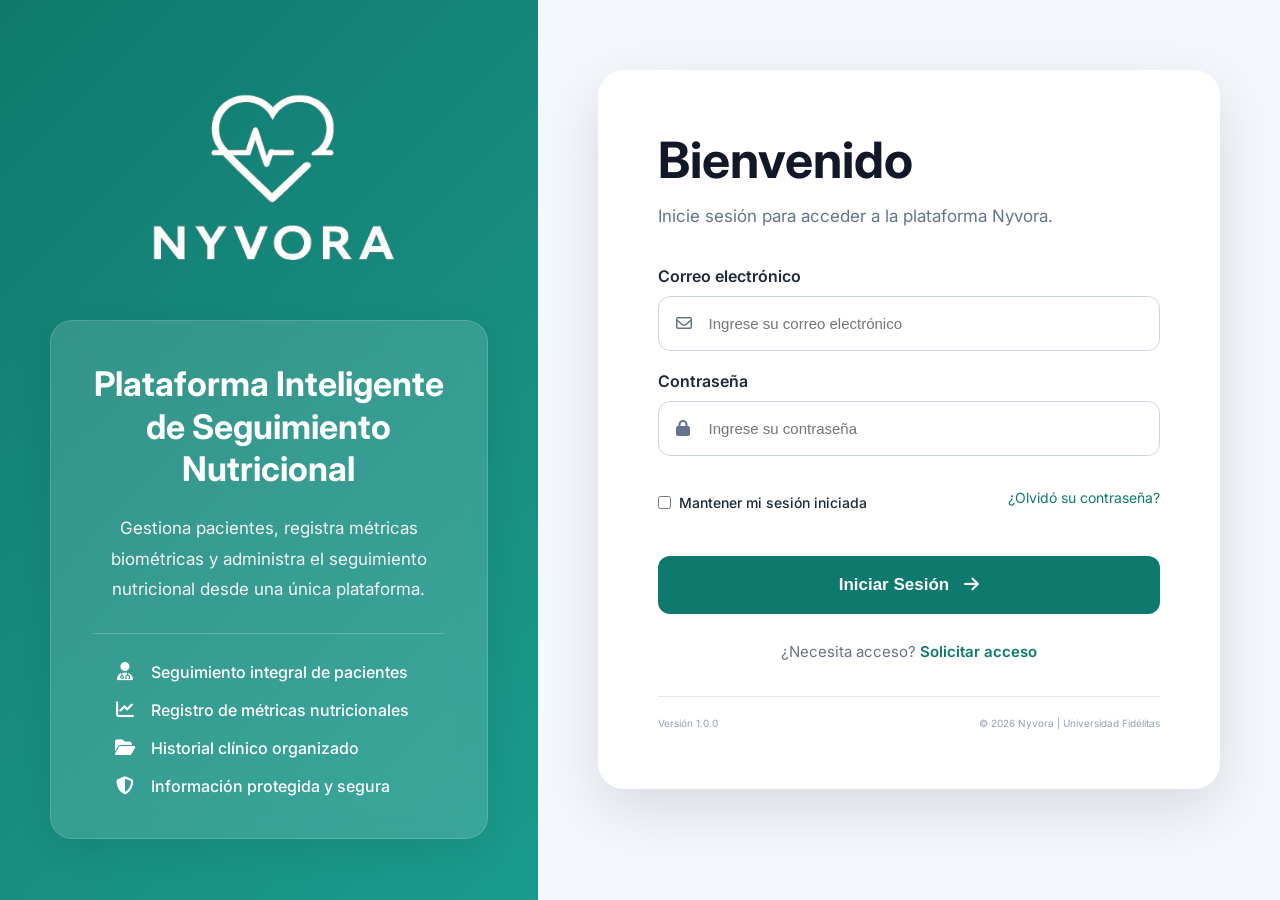
==== frontend/login.html @ f335c1a5 "feat: implement Nyvora branding and redesign login/dashboard UI - Reemplazo del branding de Espitale" ====
<!DOCTYPE html>
<html lang="es">

<head>

    <meta charset="UTF-8">

    <meta name="viewport" content="width=device-width, initial-scale=1.0">

    <title>Nyvora | Iniciar Sesión</title>

    <!-- Google Fonts -->
    <link rel="preconnect" href="https://fonts.googleapis.com">

    <link rel="preconnect" href="https://fonts.gstatic.com" crossorigin>

    <link href="https://fonts.googleapis.com/css2?family=Inter:wght@300;400;500;600;700&display=swap" rel="stylesheet">

    <!-- Font Awesome -->
    <link rel="stylesheet"
        href="https://cdnjs.cloudflare.com/ajax/libs/font-awesome/6.7.2/css/all.min.css">

    <link rel="stylesheet" href="css/login.css">

</head>

<body>

    <div class="container">

        <!-- Panel Izquierdo -->

        <div class="left-panel">

            <div class="branding">

                <img src="assets/logonyvora.png" alt="Nyvora">

                <div class="info-card">

                    <h2>
                        Plataforma Inteligente
                        <br>
                        de Seguimiento Nutricional
                    </h2>

                    <p>

                        Gestiona pacientes, registra métricas biométricas y
                        administra el seguimiento nutricional desde una única
                        plataforma.

                    </p>

                    <ul class="features">

                        <li>

                            <i class="fa-solid fa-user-doctor"></i>

                            Seguimiento integral de pacientes

                        </li>

                        <li>

                            <i class="fa-solid fa-chart-line"></i>

                            Registro de métricas nutricionales

                        </li>

                        <li>

                            <i class="fa-solid fa-folder-open"></i>

                            Historial clínico organizado

                        </li>

                        <li>

                            <i class="fa-solid fa-shield-halved"></i>

                            Información protegida y segura

                        </li>

                    </ul>

                </div>

            </div>

        </div>

        <!-- Panel Derecho -->

        <div class="right-panel">

            <div class="login-card">

                <h2>Bienvenido</h2>

                <p>

                    Inicie sesión para acceder a la plataforma Nyvora.

                </p>

                <form action="pages/dashboard.html" method="POST">

                    <label for="email">

                        Correo electrónico

                    </label>

                    <div class="input-group">

                        <i class="fa-regular fa-envelope"></i>

                        <input
                            type="email"
                            id="email"
                            name="email"
                            placeholder="Ingrese su correo electrónico"
                            required>

                    </div>

                    <label for="password">

                        Contraseña

                    </label>

                    <div class="input-group">

                        <i class="fa-solid fa-lock"></i>

                        <input
                            type="password"
                            id="password"
                            name="password"
                            placeholder="Ingrese su contraseña"
                            required>

                    </div>

                    <div class="login-options">

                        <label class="remember">

                            <input
                                type="checkbox"
                                name="remember">

                            Mantener mi sesión iniciada

                        </label>

                        <a href="#">

                            ¿Olvidó su contraseña?

                        </a>

                    </div>

                    <button type="submit">

                        Iniciar Sesión

                        <i class="fa-solid fa-arrow-right"></i>

                    </button>

                </form>

                <div class="register-link">

                    ¿Necesita acceso?

                    <a href="#">

                        Solicitar acceso

                    </a>

                </div>

                <div class="footer">

                    <small>

                        Versión 1.0.0

                    </small>

                    <small>

                        © 2026 Nyvora | Universidad Fidélitas

                    </small>

                </div>

            </div>

        </div>

    </div>

</body>

</html>
---- frontend/css/login.css ----
*{
    margin:0;
    padding:0;
    box-sizing:border-box;
}

body{

    font-family:'Inter',sans-serif;
    background:#F4F7FB;
    min-height:100vh;

}

.container{

    display:flex;
    min-height:100vh;

}

/*PANEL IZQUIERDO*/

.left-panel{

    width:42%;

    background:linear-gradient(
        135deg,
        #0E7A6E 0%,
        #16897C 45%,
        #1A9B8D 100%
    );

    display:flex;
    justify-content:center;
    align-items:center;

    padding:50px;

    color:#FFF;

}

.branding{

    width:100%;
    max-width:520px;

    display:flex;
    flex-direction:column;
    align-items:center;

    gap:28px;

}

/* Logo */

.branding img{

    width:290px;
    max-width:100%;

}

/* Tarjeta */

.info-card{

    width:100%;

    background:rgba(255,255,255,.14);

    backdrop-filter:blur(14px);

    border:1px solid rgba(255,255,255,.15);

    border-radius:22px;

    padding:42px;

    text-align:center;

    box-shadow:0 10px 35px rgba(0,0,0,.08);

}

.info-card h2{

    font-size:34px;

    line-height:1.25;

    margin-bottom:22px;

    font-weight:700;

}

.info-card p{

    font-size:17px;

    line-height:1.8;

    color:#F5F5F5;

    margin-bottom:28px;

    padding-bottom:28px;

    border-bottom:1px solid rgba(255,255,255,.20);

}

/* Características */

.features{

    list-style:none;

    display:flex;

    flex-direction:column;

    align-items:center;

    gap:18px;

}

.features li{

    width:310px;

    display:flex;

    align-items:center;

    gap:15px;

    font-size:16px;

    font-weight:500;

    text-align:left;

}

.features i{

    width:22px;

    min-width:22px;

    text-align:center;

    font-size:18px;

    color:white;

}

/*PANEL DERECHO*/

.right-panel{

    width:58%;

    display:flex;

    justify-content:center;

    align-items:flex-start;

    padding:70px 60px;

}

.login-card{

    width:680px;

    background:#FFF;

    padding:60px;

    border-radius:26px;

    box-shadow:0 20px 60px rgba(0,0,0,.12);

}

.login-card h2{

    font-size:50px;

    color:#111827;

    margin-bottom:12px;

}

.login-card p{

    color:#64748B;

    font-size:17px;

    line-height:1.7;

    margin-bottom:35px;

}

/* Labels */

label{

    display:block;

    margin-top:20px;

    margin-bottom:10px;

    color:#1F2937;

    font-weight:600;

}

/* Inputs */

.input-group{

    position:relative;

    margin-bottom:8px;

}

.input-group i{

    position:absolute;

    top:50%;

    left:18px;

    transform:translateY(-50%);

    color:#64748B;

    font-size:16px;

}

.input-group input{

    width:100%;

    padding:18px 18px 18px 50px;

    border:1px solid #CBD5E1;

    border-radius:12px;

    font-size:15px;

    transition:.30s;

}

.input-group input:focus{

    outline:none;

    border-color:#0E7A6E;

    box-shadow:0 0 0 4px rgba(14,122,110,.12);

}

/* Opciones */

.login-options{

    display:flex;

    justify-content:space-between;

    align-items:center;

    margin-top:18px;

    margin-bottom:10px;

    font-size:14px;

}

.remember{

    display:flex;

    align-items:center;

    gap:8px;

    font-weight:500;

}

.remember input{

    width:auto;

}

.login-options a{

    color:#0E7A6E;

    text-decoration:none;

    transition:.3s;

}

.login-options a:hover{

    text-decoration:underline;

}

/* Botón */

button{

    width:100%;

    margin-top:25px;

    padding:19px;

    border:none;

    border-radius:12px;

    background:#0E7A6E;

    color:white;

    font-size:17px;

    font-weight:600;

    cursor:pointer;

    transition:.30s;

}

button i{

    margin-left:10px;

}

button:hover{

    background:#0C685F;

    transform:translateY(-2px);

    box-shadow:0 10px 25px rgba(14,122,110,.25);

}

/* Registro */

.register-link{

    margin-top:28px;

    text-align:center;

    color:#64748B;

    font-size:15px;

}

.register-link a{

    color:#0E7A6E;

    text-decoration:none;

    font-weight:600;

}

.register-link a:hover{

    text-decoration:underline;

}

/* Footer */

.footer{

    margin-top:35px;

    padding-top:20px;

    border-top:1px solid #E5E7EB;

    display:flex;

    justify-content:space-between;

    align-items:center;

    color:#94A3B8;

    font-size:12px;

}

/*RESPONSIVE*/

@media(max-width:1200px){

    .container{

        flex-direction:column;

    }

    .left-panel,
    .right-panel{

        width:100%;

    }

    .right-panel{

        padding:50px 25px;

        align-items:center;

    }

    .branding{

        max-width:700px;

    }

    .branding img{

        width:240px;

    }

    .login-card{

        width:100%;

        max-width:680px;

    }

}

@media(max-width:768px){

    .info-card{

        padding:30px;

    }

    .info-card h2{

        font-size:28px;

    }

    .info-card p{

        font-size:16px;

    }

    .features li{

        width:100%;

        font-size:15px;

    }

    .login-card{

        padding:35px;

    }

    .login-card h2{

        font-size:38px;

    }

    .login-options{

        flex-direction:column;

        align-items:flex-start;

        gap:15px;

    }

    .footer{

        flex-direction:column;

        gap:10px;

        text-align:center;

    }

}
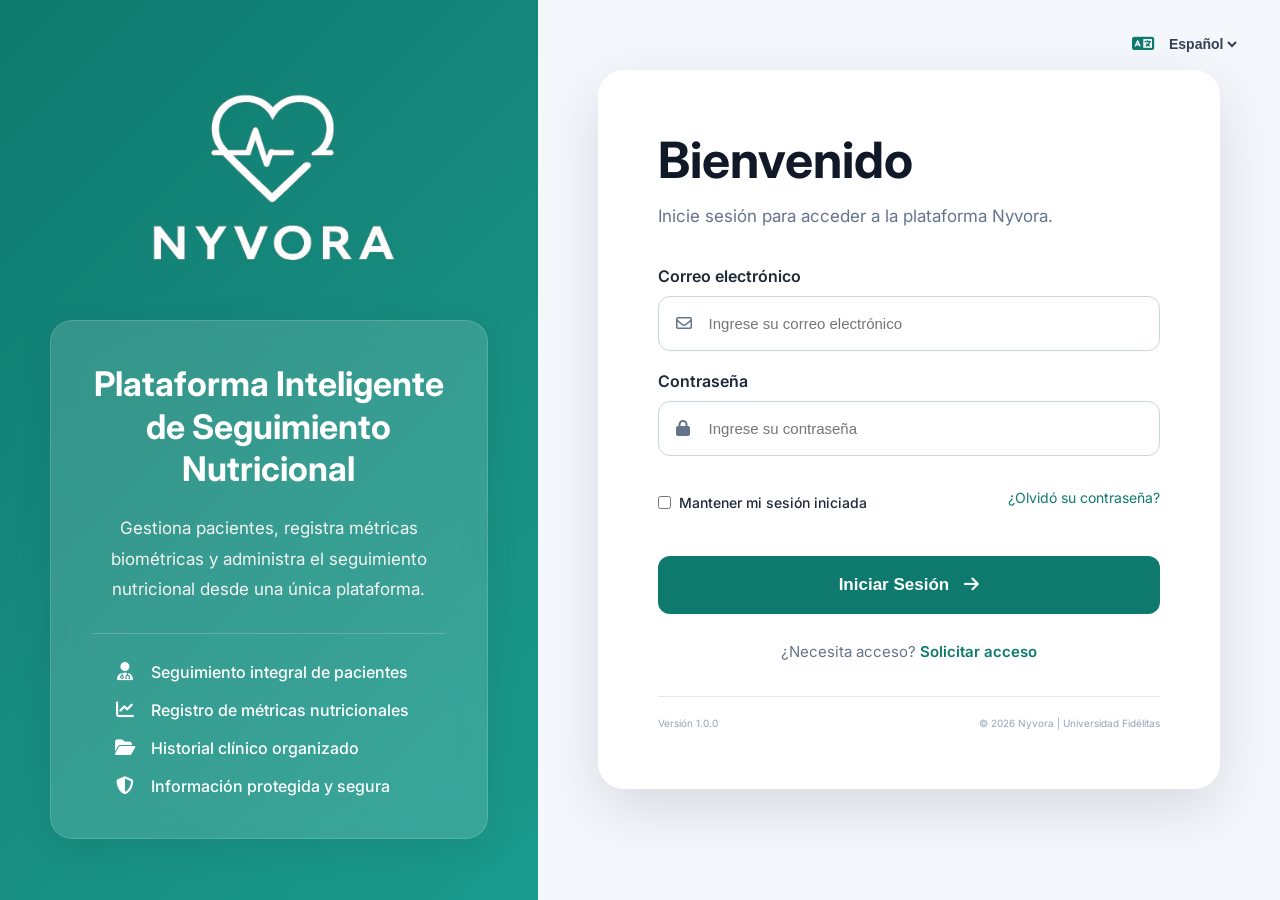
==== commit 8a793643: "feat: add multilingual support and UI improvements across Nyvora modules - Added language management" ====
--- a/frontend/login.html
+++ b/frontend/login.html
@@ -38,13 +38,15 @@
 
                 <div class="info-card">
 
-                    <h2>
+                    <h2 data-lang="platform_title">
+
                         Plataforma Inteligente
                         <br>
                         de Seguimiento Nutricional
+
                     </h2>
 
-                    <p>
+                    <p data-lang="platform_description">
 
                         Gestiona pacientes, registra métricas biométricas y
                         administra el seguimiento nutricional desde una única
@@ -58,7 +60,11 @@
 
                             <i class="fa-solid fa-user-doctor"></i>
 
-                            Seguimiento integral de pacientes
+                            <span data-lang="feature_1">
+
+                                Seguimiento integral de pacientes
+
+                            </span>
 
                         </li>
 
@@ -66,7 +72,11 @@
 
                             <i class="fa-solid fa-chart-line"></i>
 
-                            Registro de métricas nutricionales
+                            <span data-lang="feature_2">
+
+                                Registro de métricas nutricionales
+
+                            </span>
 
                         </li>
 
@@ -74,7 +84,11 @@
 
                             <i class="fa-solid fa-folder-open"></i>
 
-                            Historial clínico organizado
+                            <span data-lang="feature_3">
+
+                                Historial clínico organizado
+
+                            </span>
 
                         </li>
 
@@ -82,7 +96,11 @@
 
                             <i class="fa-solid fa-shield-halved"></i>
 
-                            Información protegida y segura
+                            <span data-lang="feature_4">
+
+                                Información protegida y segura
+
+                            </span>
 
                         </li>
 
@@ -94,124 +112,189 @@
 
         </div>
 
-        <!-- Panel Derecho -->
-
-        <div class="right-panel">
-
-            <div class="login-card">
-
-                <h2>Bienvenido</h2>
-
-                <p>
-
-                    Inicie sesión para acceder a la plataforma Nyvora.
-
-                </p>
-
-                <form action="pages/dashboard.html" method="POST">
-
-                    <label for="email">
-
-                        Correo electrónico
+    <!-- Panel Derecho -->
+
+    <div class="right-panel">
+
+        <div class="login-card">
+
+            <!-- Selector de Idioma -->
+
+            <div class="language-selector">
+
+                <i class="fa-solid fa-language"></i>
+
+                <select
+                    id="language-select"
+                    onchange="setLanguage(this.value)">
+
+                    <option value="es">Español</option>
+
+                    <option value="en">English</option>
+
+                </select>
+
+            </div>
+
+            <h2 data-lang="login_title">
+
+                Bienvenido
+
+            </h2>
+
+            <p data-lang="login_subtitle">
+
+                Inicie sesión para acceder a la plataforma Nyvora.
+
+            </p>
+
+            <form>
+
+                <!-- Correo -->
+
+                <label
+                    for="email"
+                    data-lang="email_label">
+
+                    Correo electrónico
+
+                </label>
+
+                <div class="input-group">
+
+                    <i class="fa-regular fa-envelope"></i>
+
+                    <input
+                        type="email"
+                        id="email"
+                        name="email"
+                        data-placeholder="email_placeholder"
+                        placeholder="Ingrese su correo electrónico"
+                        required>
+
+                </div>
+
+                <!-- Contraseña -->
+
+                <label
+                    for="password"
+                    data-lang="password_label">
+
+                    Contraseña
+
+                </label>
+
+                <div class="input-group">
+
+                    <i class="fa-solid fa-lock"></i>
+
+                    <input
+                        type="password"
+                        id="password"
+                        name="password"
+                        data-placeholder="password_placeholder"
+                        placeholder="Ingrese su contraseña"
+                        required>
+
+                </div>
+
+                <!-- Opciones -->
+
+                <div class="login-options">
+
+                    <label class="remember">
+
+                        <input
+                            type="checkbox"
+                            name="remember">
+
+                        <span data-lang="remember_me">
+
+                            Mantener mi sesión iniciada
+
+                        </span>
 
                     </label>
 
-                    <div class="input-group">
-
-                        <i class="fa-regular fa-envelope"></i>
-
-                        <input
-                            type="email"
-                            id="email"
-                            name="email"
-                            placeholder="Ingrese su correo electrónico"
-                            required>
+                    <a
+                        href="#"
+                        data-lang="forgot_password">
+
+                        ¿Olvidó su contraseña?
+
+                    </a>
+
+                </div>
+
+                <!-- Botón -->
+
+                <button
+                    type="button"
+                    onclick="window.location.href='pages/dashboard.html'">
+
+                    <span data-lang="login_button">
+
+                        Iniciar Sesión
+
+                    </span>
+
+                    <i class="fa-solid fa-arrow-right"></i>
+
+                </button>
+
+            </form>
+
+            <!-- Solicitar Acceso -->
+
+            <div class="register-link">
+
+                <span data-lang="need_access">
+
+                    ¿Necesita acceso?
+
+                </span>
+
+                <a
+                    href="#"
+                    data-lang="request_access">
+
+                    Solicitar acceso
+
+                </a>
+
+            </div>
+
+                <!-- Footer -->
+
+                            <div class="footer">
+
+                                <small data-lang="version">
+
+                                    Versión 1.0.0
+
+                                </small>
+
+                                <small data-lang="footer">
+
+                                    © 2026 Nyvora | Universidad Fidélitas
+
+                                </small>
+
+                            </div>
+
+                        </div>
 
                     </div>
 
-                    <label for="password">
-
-                        Contraseña
-
-                    </label>
-
-                    <div class="input-group">
-
-                        <i class="fa-solid fa-lock"></i>
-
-                        <input
-                            type="password"
-                            id="password"
-                            name="password"
-                            placeholder="Ingrese su contraseña"
-                            required>
-
-                    </div>
-
-                    <div class="login-options">
-
-                        <label class="remember">
-
-                            <input
-                                type="checkbox"
-                                name="remember">
-
-                            Mantener mi sesión iniciada
-
-                        </label>
-
-                        <a href="#">
-
-                            ¿Olvidó su contraseña?
-
-                        </a>
-
-                    </div>
-
-                    <button type="submit">
-
-                        Iniciar Sesión
-
-                        <i class="fa-solid fa-arrow-right"></i>
-
-                    </button>
-
-                </form>
-
-                <div class="register-link">
-
-                    ¿Necesita acceso?
-
-                    <a href="#">
-
-                        Solicitar acceso
-
-                    </a>
-
-                </div>
-
-                <div class="footer">
-
-                    <small>
-
-                        Versión 1.0.0
-
-                    </small>
-
-                    <small>
-
-                        © 2026 Nyvora | Universidad Fidélitas
-
-                    </small>
-
-                </div>
-
-            </div>
-
-        </div>
-
-    </div>
+                </div>
+
+                <!-- Sistema de Idiomas -->
+
+        <script src="js/language.js"></script>
 
 </body>
 
-</html>+</html>
+
+
+        
--- a/frontend/css/login.css
+++ b/frontend/css/login.css
@@ -537,4 +537,50 @@
 
     }
 
+}
+
+/* Selector de Idioma
+   Permite cambiar el idioma del sistema.
+*/
+
+.language-selector{
+
+    position:absolute;
+
+    top:35px;
+
+    right:40px;
+
+    display:flex;
+
+    align-items:center;
+
+    gap:10px;
+
+}
+
+.language-selector i{
+
+    color:#0E7A6E;
+
+    font-size:18px;
+
+}
+
+.language-selector select{
+
+    border:none;
+
+    background:transparent;
+
+    color:#334155;
+
+    font-size:14px;
+
+    font-weight:600;
+
+    cursor:pointer;
+
+    outline:none;
+
 }
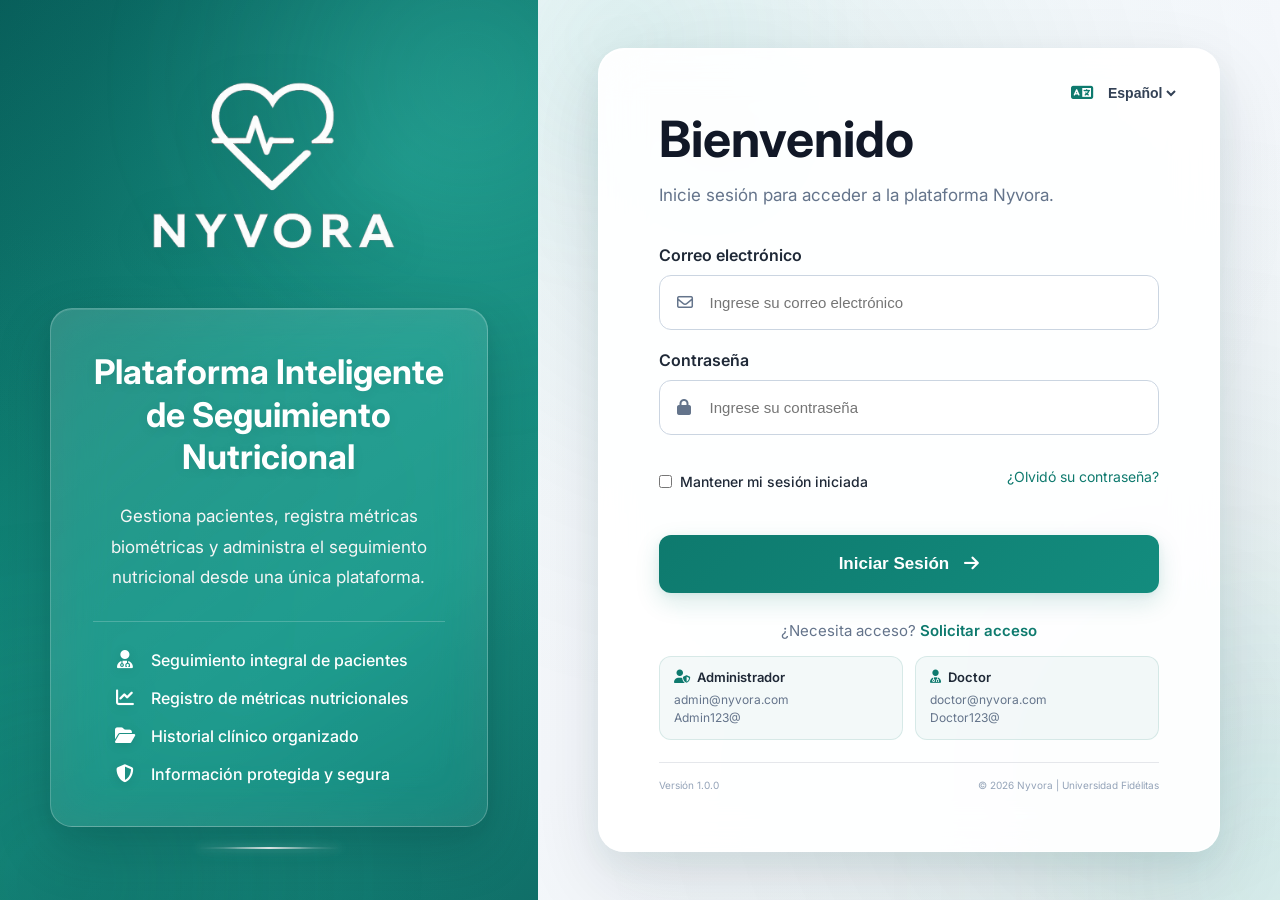
==== commit efdc59f8: "Integración de autenticación, base de datos y mejoras finales del frontend Se completó la integració" ====
--- a/frontend/login.html
+++ b/frontend/login.html
@@ -2,34 +2,29 @@
 <html lang="es">
 
 <head>
-
     <meta charset="UTF-8">
-
     <meta name="viewport" content="width=device-width, initial-scale=1.0">
 
     <title>Nyvora | Iniciar Sesión</title>
 
     <!-- Google Fonts -->
     <link rel="preconnect" href="https://fonts.googleapis.com">
-
     <link rel="preconnect" href="https://fonts.gstatic.com" crossorigin>
-
     <link href="https://fonts.googleapis.com/css2?family=Inter:wght@300;400;500;600;700&display=swap" rel="stylesheet">
 
     <!-- Font Awesome -->
     <link rel="stylesheet"
         href="https://cdnjs.cloudflare.com/ajax/libs/font-awesome/6.7.2/css/all.min.css">
 
+    <!-- CSS -->
     <link rel="stylesheet" href="css/login.css">
-
 </head>
 
 <body>
 
     <div class="container">
 
-        <!-- Panel Izquierdo -->
-
+        <!-- Panel izquierdo -->
         <div class="left-panel">
 
             <div class="branding">
@@ -39,69 +34,42 @@
                 <div class="info-card">
 
                     <h2 data-lang="platform_title">
-
-                        Plataforma Inteligente
-                        <br>
+                        Plataforma Inteligente<br>
                         de Seguimiento Nutricional
-
                     </h2>
 
                     <p data-lang="platform_description">
-
-                        Gestiona pacientes, registra métricas biométricas y
-                        administra el seguimiento nutricional desde una única
-                        plataforma.
-
+                        Gestiona pacientes, registra métricas biométricas y administra el seguimiento nutricional desde una única plataforma.
                     </p>
 
                     <ul class="features">
 
                         <li>
-
                             <i class="fa-solid fa-user-doctor"></i>
-
                             <span data-lang="feature_1">
-
                                 Seguimiento integral de pacientes
-
-                            </span>
-
-                        </li>
-
-                        <li>
-
+                            </span>
+                        </li>
+
+                        <li>
                             <i class="fa-solid fa-chart-line"></i>
-
                             <span data-lang="feature_2">
-
                                 Registro de métricas nutricionales
-
-                            </span>
-
-                        </li>
-
-                        <li>
-
+                            </span>
+                        </li>
+
+                        <li>
                             <i class="fa-solid fa-folder-open"></i>
-
                             <span data-lang="feature_3">
-
                                 Historial clínico organizado
-
-                            </span>
-
-                        </li>
-
-                        <li>
-
+                            </span>
+                        </li>
+
+                        <li>
                             <i class="fa-solid fa-shield-halved"></i>
-
                             <span data-lang="feature_4">
-
                                 Información protegida y segura
-
-                            </span>
-
+                            </span>
                         </li>
 
                     </ul>
@@ -112,189 +80,180 @@
 
         </div>
 
-    <!-- Panel Derecho -->
-
-    <div class="right-panel">
-
-        <div class="login-card">
-
-            <!-- Selector de Idioma -->
-
-            <div class="language-selector">
-
-                <i class="fa-solid fa-language"></i>
-
-                <select
-                    id="language-select"
-                    onchange="setLanguage(this.value)">
-
-                    <option value="es">Español</option>
-
-                    <option value="en">English</option>
-
-                </select>
-
-            </div>
-
-            <h2 data-lang="login_title">
-
-                Bienvenido
-
-            </h2>
-
-            <p data-lang="login_subtitle">
-
-                Inicie sesión para acceder a la plataforma Nyvora.
-
-            </p>
-
-            <form>
-
-                <!-- Correo -->
-
-                <label
-                    for="email"
-                    data-lang="email_label">
-
-                    Correo electrónico
-
-                </label>
-
-                <div class="input-group">
-
-                    <i class="fa-regular fa-envelope"></i>
-
-                    <input
-                        type="email"
-                        id="email"
-                        name="email"
-                        data-placeholder="email_placeholder"
-                        placeholder="Ingrese su correo electrónico"
-                        required>
-
-                </div>
-
-                <!-- Contraseña -->
-
-                <label
-                    for="password"
-                    data-lang="password_label">
-
-                    Contraseña
-
-                </label>
-
-                <div class="input-group">
-
-                    <i class="fa-solid fa-lock"></i>
-
-                    <input
-                        type="password"
-                        id="password"
-                        name="password"
-                        data-placeholder="password_placeholder"
-                        placeholder="Ingrese su contraseña"
-                        required>
-
-                </div>
-
-                <!-- Opciones -->
-
-                <div class="login-options">
-
-                    <label class="remember">
+        <!-- Panel derecho -->
+        <div class="right-panel">
+
+            <div class="login-card">
+
+                <!-- Idioma -->
+                <div class="language-selector">
+
+                    <i class="fa-solid fa-language"></i>
+
+                    <select
+                        id="language-select"
+                        onchange="setLanguage(this.value)">
+
+                        <option value="es">Español</option>
+                        <option value="en">English</option>
+
+                    </select>
+
+                </div>
+
+                <h2 data-lang="login_title">
+                    Bienvenido
+                </h2>
+
+                <p data-lang="login_subtitle">
+                    Inicie sesión para acceder a la plataforma Nyvora.
+                </p>
+
+                <!-- Formulario -->
+                <form id="login-form" action="http://localhost:8081/login.php" method="POST">
+
+                    <label for="email" data-lang="email_label">
+                        Correo electrónico
+                    </label>
+
+                    <div class="input-group">
+
+                        <i class="fa-regular fa-envelope"></i>
 
                         <input
-                            type="checkbox"
-                            name="remember">
-
-                        <span data-lang="remember_me">
-
-                            Mantener mi sesión iniciada
-
+                            type="email"
+                            id="email"
+                            name="email"
+                            data-placeholder="email_placeholder"
+                            placeholder="Ingrese su correo electrónico"
+                            required>
+
+                    </div>
+
+                    <label for="password" data-lang="password_label">
+                        Contraseña
+                    </label>
+
+                    <div class="input-group">
+
+                        <i class="fa-solid fa-lock"></i>
+
+                        <input
+                            type="password"
+                            id="password"
+                            name="password"
+                            data-placeholder="password_placeholder"
+                            placeholder="Ingrese su contraseña"
+                            required>
+
+                    </div>
+
+                    <div class="login-options">
+
+                        <label class="remember">
+
+                            <input
+                                type="checkbox"
+                                name="remember">
+
+                            <span data-lang="remember_me">
+                                Mantener mi sesión iniciada
+                            </span>
+
+                        </label>
+
+                        <a
+                            href="forgot-password.html"
+                            data-lang="forgot_password">
+                            ¿Olvidó su contraseña?
+                        </a>
+
+                    </div>
+
+                    <button type="submit">
+
+                        <span data-lang="login_button">
+                            Iniciar Sesión
                         </span>
 
-                    </label>
+                        <i class="fa-solid fa-arrow-right"></i>
+
+                    </button>
+
+                </form>
+
+                <!-- Solicitar acceso -->
+                <div class="register-link">
+
+                    <span data-lang="need_access">
+                        ¿Necesita acceso?
+                    </span>
 
                     <a
                         href="#"
-                        data-lang="forgot_password">
-
-                        ¿Olvidó su contraseña?
-
+                        id="request-access-link"
+                        data-lang="request_access">
+                        Solicitar acceso
                     </a>
 
                 </div>
 
-                <!-- Botón -->
-
-                <button
-                    type="button"
-                    onclick="window.location.href='pages/dashboard.html'">
-
-                    <span data-lang="login_button">
-
-                        Iniciar Sesión
-
-                    </span>
-
-                    <i class="fa-solid fa-arrow-right"></i>
-
-                </button>
-
-            </form>
-
-            <!-- Solicitar Acceso -->
-
-            <div class="register-link">
-
-                <span data-lang="need_access">
-
-                    ¿Necesita acceso?
-
-                </span>
-
-                <a
-                    href="#"
-                    data-lang="request_access">
-
-                    Solicitar acceso
-
-                </a>
+                <!-- Usuarios de prueba -->
+                <div class="demo-accounts">
+
+                    <div class="demo-user">
+
+                        <div class="demo-user-header">
+                            <i class="fa-solid fa-user-shield"></i>
+                            <strong data-lang="demo_admin">
+                                Administrador
+                            </strong>
+                        </div>
+
+                        <span>admin@nyvora.com</span>
+                        <span>Admin123@</span>
+
+                    </div>
+
+                    <div class="demo-user">
+
+                        <div class="demo-user-header">
+                            <i class="fa-solid fa-user-doctor"></i>
+                            <strong data-lang="demo_doctor">
+                                Doctor
+                            </strong>
+                        </div>
+
+                        <span>doctor@nyvora.com</span>
+                        <span>Doctor123@</span>
+
+                    </div>
+
+                </div>
+
+                <!-- Footer -->
+                <div class="footer">
+
+                    <small data-lang="version">
+                        Versión 1.0.0
+                    </small>
+
+                    <small data-lang="footer">
+                        © 2026 Nyvora | Universidad Fidélitas
+                    </small>
+
+                </div>
 
             </div>
 
-                <!-- Footer -->
-
-                            <div class="footer">
-
-                                <small data-lang="version">
-
-                                    Versión 1.0.0
-
-                                </small>
-
-                                <small data-lang="footer">
-
-                                    © 2026 Nyvora | Universidad Fidélitas
-
-                                </small>
-
-                            </div>
-
-                        </div>
-
-                    </div>
-
-                </div>
-
-                <!-- Sistema de Idiomas -->
-
-        <script src="js/language.js"></script>
+        </div>
+
+    </div>
+
+    <!-- Scripts -->
+    <script src="js/language.js"></script>
+    <script src="js/login.js"></script>
 
 </body>
 
-</html>
-
-
-        +</html>
--- a/frontend/css/login.css
+++ b/frontend/css/login.css
@@ -4,583 +4,812 @@
     box-sizing:border-box;
 }
 
+html,
 body{
-
+    width:100%;
+    height:100%;
+    overflow:hidden;
+}
+
+body{
     font-family:'Inter',sans-serif;
     background:#F4F7FB;
-    min-height:100vh;
-
 }
 
 .container{
-
-    display:flex;
-    min-height:100vh;
-
-}
-
-/*PANEL IZQUIERDO*/
+    display:flex;
+    width:100%;
+    height:100vh;
+    overflow:hidden;
+}
+
+/* Panel izquierdo */
 
 .left-panel{
-
     width:42%;
+    height:100vh;
+
+    background:
+        radial-gradient(
+            circle at 76% 18%,
+            rgba(74,235,216,.22) 0%,
+            rgba(74,235,216,.10) 24%,
+            rgba(74,235,216,.03) 40%,
+            transparent 60%
+        ),
+        radial-gradient(
+            circle at 20% 76%,
+            rgba(31,181,163,.16) 0%,
+            rgba(31,181,163,.06) 30%,
+            transparent 58%
+        ),
+        linear-gradient(
+            145deg,
+            #075D59 0%,
+            #0E7A6E 38%,
+            #16897C 68%,
+            #106F68 100%
+        );
+
+    display:flex;
+    justify-content:center;
+    align-items:center;
+
+    padding:50px;
+
+    color:#FFF;
+
+    position:relative;
+    overflow:hidden;
+}
+
+.left-panel::before{
+    content:"";
+
+    position:absolute;
+
+    width:620px;
+    height:620px;
+
+    top:-230px;
+    right:-240px;
+
+    background:radial-gradient(
+        circle,
+        rgba(100,245,226,.16) 0%,
+        rgba(78,224,207,.07) 32%,
+        transparent 70%
+    );
+
+    filter:blur(60px);
+
+    border-radius:50%;
+
+    pointer-events:none;
+}
+
+.left-panel::after{
+    content:"";
+
+    position:absolute;
+
+    width:560px;
+    height:560px;
+
+    bottom:-260px;
+    left:-220px;
+
+    background:radial-gradient(
+        circle,
+        rgba(0,60,58,.24) 0%,
+        rgba(0,60,58,.10) 36%,
+        transparent 70%
+    );
+
+    filter:blur(70px);
+
+    border-radius:50%;
+
+    pointer-events:none;
+}
+
+.branding{
+    width:100%;
+    max-width:520px;
+
+    display:flex;
+    flex-direction:column;
+    align-items:center;
+
+    gap:28px;
+
+    position:relative;
+    z-index:1;
+}
+
+/* Logo */
+
+.branding img{
+    width:290px;
+    max-width:100%;
+
+    filter:drop-shadow(
+        0 8px 22px rgba(0,0,0,.10)
+    );
+}
+
+/* Línea bajo el logo */
+
+.branding::after{
+    content:"";
+
+    width:150px;
+    height:2px;
+
+    margin-top:-8px;
+    margin-bottom:2px;
+
+    background:linear-gradient(
+        90deg,
+        transparent 0%,
+        rgba(255,255,255,.25) 20%,
+        rgba(255,255,255,.95) 50%,
+        rgba(255,255,255,.25) 80%,
+        transparent 100%
+    );
+
+    box-shadow:
+        0 0 8px rgba(255,255,255,.35),
+        0 0 18px rgba(93,235,218,.30);
+
+    border-radius:50%;
+}
+
+/* Tarjeta informativa */
+
+.info-card{
+    width:100%;
+
+    background:linear-gradient(
+        145deg,
+        rgba(255,255,255,.17),
+        rgba(255,255,255,.08)
+    );
+
+    backdrop-filter:blur(24px) saturate(120%);
+    -webkit-backdrop-filter:blur(24px) saturate(120%);
+
+    border:1px solid rgba(255,255,255,.22);
+
+    border-radius:22px;
+
+    padding:42px;
+
+    text-align:center;
+
+    box-shadow:
+        0 22px 55px rgba(0,45,43,.20),
+        0 6px 20px rgba(0,70,66,.08),
+        inset 0 1px 0 rgba(255,255,255,.12);
+}
+
+.info-card h2{
+    font-size:34px;
+    line-height:1.25;
+
+    margin-bottom:22px;
+
+    font-weight:700;
+
+    text-shadow:0 2px 12px rgba(0,0,0,.08);
+}
+
+.info-card p{
+    font-size:17px;
+    line-height:1.8;
+
+    color:#F5F5F5;
+
+    margin-bottom:28px;
+    padding-bottom:28px;
+
+    border-bottom:1px solid rgba(255,255,255,.20);
+}
+
+/* Características */
+
+.features{
+    list-style:none;
+
+    display:flex;
+    flex-direction:column;
+    align-items:center;
+
+    gap:18px;
+}
+
+.features li{
+    width:310px;
+
+    display:flex;
+    align-items:center;
+
+    gap:15px;
+
+    font-size:16px;
+    font-weight:500;
+
+    text-align:left;
+}
+
+.features i{
+    width:22px;
+    min-width:22px;
+
+    text-align:center;
+
+    font-size:18px;
+
+    color:#FFF;
+
+    filter:drop-shadow(
+        0 2px 5px rgba(0,0,0,.10)
+    );
+}
+
+/* Panel derecho */
+
+.right-panel{
+    width:58%;
+    height:100vh;
+
+    display:flex;
+    justify-content:center;
+    align-items:center;
+
+    padding:30px 60px;
+
+    position:relative;
+    overflow:hidden;
+
+    background:
+        radial-gradient(
+            circle at 26% 16%,
+            rgba(26,155,141,.11) 0%,
+            rgba(26,155,141,.05) 24%,
+            rgba(26,155,141,.015) 42%,
+            transparent 62%
+        ),
+        radial-gradient(
+            circle at 86% 80%,
+            rgba(14,122,110,.09) 0%,
+            rgba(14,122,110,.04) 26%,
+            rgba(14,122,110,.01) 44%,
+            transparent 64%
+        ),
+        linear-gradient(
+            135deg,
+            #F8FAFC 0%,
+            #F4F7FB 48%,
+            #EEF4F5 100%
+        );
+}
+
+.right-panel::before{
+    content:"";
+
+    position:absolute;
+
+    width:520px;
+    height:520px;
+
+    top:-220px;
+    left:-180px;
+
+    background:radial-gradient(
+        circle,
+        rgba(43,191,175,.07) 0%,
+        rgba(43,191,175,.025) 40%,
+        transparent 70%
+    );
+
+    filter:blur(18px);
+
+    border-radius:50%;
+
+    pointer-events:none;
+}
+
+.right-panel::after{
+    content:"";
+
+    position:absolute;
+
+    width:650px;
+    height:650px;
+
+    right:-310px;
+    bottom:-300px;
+
+    background:radial-gradient(
+        circle,
+        rgba(28,183,166,.10) 0%,
+        rgba(28,183,166,.04) 34%,
+        transparent 72%
+    );
+
+    filter:blur(65px);
+
+    border-radius:50%;
+
+    pointer-events:none;
+}
+
+/* Tarjeta de login */
+
+.login-card{
+    width:680px;
+
+    background:rgba(255,255,255,.94);
+
+    padding:60px;
+
+    border:1px solid rgba(255,255,255,.90);
+    border-radius:26px;
+
+    box-shadow:
+        0 30px 80px rgba(15,23,42,.11),
+        0 12px 34px rgba(14,122,110,.07),
+        inset 0 1px 0 rgba(255,255,255,.95);
+
+    backdrop-filter:blur(22px) saturate(120%);
+    -webkit-backdrop-filter:blur(22px) saturate(120%);
+
+    position:relative;
+    z-index:1;
+}
+
+.login-card h2{
+    font-size:50px;
+
+    color:#111827;
+
+    margin-bottom:12px;
+}
+
+.login-card p{
+    color:#64748B;
+
+    font-size:17px;
+    line-height:1.7;
+
+    margin-bottom:35px;
+}
+
+/* Etiquetas */
+
+label{
+    display:block;
+
+    margin-top:20px;
+    margin-bottom:10px;
+
+    color:#1F2937;
+
+    font-weight:600;
+}
+
+/* Inputs */
+
+.input-group{
+    position:relative;
+
+    margin-bottom:8px;
+}
+
+.input-group i{
+    position:absolute;
+
+    top:50%;
+    left:18px;
+
+    transform:translateY(-50%);
+
+    color:#64748B;
+
+    font-size:16px;
+}
+
+.input-group input{
+    width:100%;
+
+    padding:18px 18px 18px 50px;
+
+    border:1px solid #CBD5E1;
+    border-radius:12px;
+
+    background:rgba(255,255,255,.82);
+
+    font-size:15px;
+
+    transition:.30s;
+}
+
+.input-group input:hover{
+    border-color:#AEBCCB;
+}
+
+.input-group input:focus{
+    outline:none;
+
+    border-color:#0E7A6E;
+
+    box-shadow:
+        0 0 0 4px rgba(14,122,110,.10),
+        0 6px 18px rgba(14,122,110,.06);
+}
+
+/* Opciones */
+
+.login-options{
+    display:flex;
+
+    justify-content:space-between;
+    align-items:center;
+
+    margin-top:18px;
+    margin-bottom:10px;
+
+    font-size:14px;
+}
+
+.remember{
+    display:flex;
+
+    align-items:center;
+
+    gap:8px;
+
+    font-weight:500;
+}
+
+.remember input{
+    width:auto;
+
+    accent-color:#0E7A6E;
+}
+
+.login-options a{
+    color:#0E7A6E;
+
+    text-decoration:none;
+
+    transition:.3s;
+}
+
+.login-options a:hover{
+    text-decoration:underline;
+}
+
+/* Botón */
+
+button{
+    width:100%;
+
+    margin-top:25px;
+
+    padding:19px;
+
+    border:none;
+    border-radius:12px;
 
     background:linear-gradient(
         135deg,
         #0E7A6E 0%,
-        #16897C 45%,
-        #1A9B8D 100%
-    );
-
-    display:flex;
-    justify-content:center;
-    align-items:center;
-
-    padding:50px;
-
-    color:#FFF;
-
-}
-
-.branding{
-
-    width:100%;
-    max-width:520px;
-
-    display:flex;
-    flex-direction:column;
-    align-items:center;
-
-    gap:28px;
-
-}
-
-/* Logo */
-
-.branding img{
-
-    width:290px;
-    max-width:100%;
-
-}
-
-/* Tarjeta */
-
-.info-card{
-
-    width:100%;
-
-    background:rgba(255,255,255,.14);
-
-    backdrop-filter:blur(14px);
-
-    border:1px solid rgba(255,255,255,.15);
-
-    border-radius:22px;
-
-    padding:42px;
+        #138C7E 100%
+    );
+
+    color:white;
+
+    font-size:17px;
+    font-weight:600;
+
+    cursor:pointer;
+
+    box-shadow:
+        0 9px 24px rgba(14,122,110,.16),
+        0 2px 7px rgba(14,122,110,.08);
+
+    transition:.30s;
+}
+
+button i{
+    margin-left:10px;
+}
+
+button:hover{
+    background:linear-gradient(
+        135deg,
+        #0C685F 0%,
+        #0E7A6E 100%
+    );
+
+    transform:translateY(-2px);
+
+    box-shadow:
+        0 14px 32px rgba(14,122,110,.25),
+        0 5px 14px rgba(21,174,157,.13);
+}
+
+/* Solicitar acceso */
+
+.register-link{
+    margin-top:28px;
 
     text-align:center;
 
-    box-shadow:0 10px 35px rgba(0,0,0,.08);
-
-}
-
-.info-card h2{
-
-    font-size:34px;
-
-    line-height:1.25;
-
-    margin-bottom:22px;
-
-    font-weight:700;
-
-}
-
-.info-card p{
-
-    font-size:17px;
-
-    line-height:1.8;
-
-    color:#F5F5F5;
-
-    margin-bottom:28px;
-
-    padding-bottom:28px;
-
-    border-bottom:1px solid rgba(255,255,255,.20);
-
-}
-
-/* Características */
-
-.features{
-
-    list-style:none;
-
-    display:flex;
-
-    flex-direction:column;
-
-    align-items:center;
-
-    gap:18px;
-
-}
-
-.features li{
-
-    width:310px;
-
-    display:flex;
-
-    align-items:center;
-
-    gap:15px;
-
-    font-size:16px;
-
-    font-weight:500;
-
-    text-align:left;
-
-}
-
-.features i{
-
-    width:22px;
-
-    min-width:22px;
-
-    text-align:center;
+    color:#64748B;
+
+    font-size:15px;
+}
+
+.register-link a{
+    color:#0E7A6E;
+
+    text-decoration:none;
+
+    font-weight:600;
+}
+
+.register-link a:hover{
+    text-decoration:underline;
+}
+
+/* Usuarios de acceso */
+
+.demo-accounts{
+    display:grid;
+    grid-template-columns:repeat(2,1fr);
+
+    gap:12px;
+
+    margin-top:16px;
+}
+
+.demo-user{
+    padding:12px 14px;
+
+    background:rgba(14,122,110,.045);
+
+    border:1px solid rgba(14,122,110,.12);
+    border-radius:12px;
+}
+
+.demo-user-header{
+    display:flex;
+    align-items:center;
+
+    gap:7px;
+
+    margin-bottom:6px;
+
+    color:#1F2937;
+
+    font-size:13px;
+}
+
+.demo-user-header i{
+    color:#0E7A6E;
+
+    font-size:13px;
+}
+
+.demo-user-header strong{
+    font-weight:600;
+}
+
+.demo-user span{
+    display:block;
+
+    color:#64748B;
+
+    font-size:12px;
+    line-height:1.5;
+}
+
+/* Footer */
+
+.footer{
+    margin-top:22px;
+    padding-top:16px;
+
+    border-top:1px solid #E5E7EB;
+
+    display:flex;
+    justify-content:space-between;
+    align-items:center;
+
+    color:#94A3B8;
+
+    font-size:12px;
+}
+
+/* Selector de idioma */
+
+.language-selector{
+    position:absolute;
+
+    top:35px;
+    right:40px;
+
+    display:flex;
+    align-items:center;
+
+    gap:10px;
+
+    z-index:2;
+}
+
+.language-selector i{
+    color:#0E7A6E;
 
     font-size:18px;
-
-    color:white;
-
-}
-
-/*PANEL DERECHO*/
-
-.right-panel{
-
-    width:58%;
-
-    display:flex;
-
-    justify-content:center;
-
+}
+
+.language-selector select{
+    border:none;
+
+    background:transparent;
+
+    color:#334155;
+
+    font-size:14px;
+    font-weight:600;
+
+    cursor:pointer;
+
+    outline:none;
+}
+
+/* Confirmación de recuperación */
+
+.recovery-message{
+    display:none;
+
+    margin-top:20px;
+    padding:16px 18px;
+
+    gap:12px;
     align-items:flex-start;
 
-    padding:70px 60px;
-
-}
-
-.login-card{
-
-    width:680px;
-
-    background:#FFF;
-
-    padding:60px;
-
-    border-radius:26px;
-
-    box-shadow:0 20px 60px rgba(0,0,0,.12);
-
-}
-
-.login-card h2{
-
-    font-size:50px;
-
-    color:#111827;
-
-    margin-bottom:12px;
-
-}
-
-.login-card p{
+    border:1px solid rgba(14,122,110,.16);
+    border-radius:12px;
+
+    background:rgba(14,122,110,.06);
+}
+
+.recovery-message.show{
+    display:flex;
+}
+
+.recovery-message-icon{
+    color:#0E7A6E;
+
+    font-size:20px;
+}
+
+.recovery-message strong{
+    display:block;
+
+    margin-bottom:5px;
+
+    color:#1F2937;
+
+    font-size:14px;
+}
+
+.recovery-message p{
+    margin:0;
 
     color:#64748B;
 
-    font-size:17px;
-
-    line-height:1.7;
-
-    margin-bottom:35px;
-
-}
-
-/* Labels */
-
-label{
-
-    display:block;
-
-    margin-top:20px;
-
-    margin-bottom:10px;
-
-    color:#1F2937;
-
-    font-weight:600;
-
-}
-
-/* Inputs */
-
-.input-group{
-
-    position:relative;
-
-    margin-bottom:8px;
-
-}
-
-.input-group i{
-
-    position:absolute;
-
-    top:50%;
-
-    left:18px;
-
-    transform:translateY(-50%);
-
-    color:#64748B;
-
-    font-size:16px;
-
-}
-
-.input-group input{
-
-    width:100%;
-
-    padding:18px 18px 18px 50px;
-
-    border:1px solid #CBD5E1;
-
-    border-radius:12px;
-
-    font-size:15px;
-
-    transition:.30s;
-
-}
-
-.input-group input:focus{
-
-    outline:none;
-
-    border-color:#0E7A6E;
-
-    box-shadow:0 0 0 4px rgba(14,122,110,.12);
-
-}
-
-/* Opciones */
-
-.login-options{
-
-    display:flex;
-
-    justify-content:space-between;
-
-    align-items:center;
-
-    margin-top:18px;
-
-    margin-bottom:10px;
-
-    font-size:14px;
-
-}
-
-.remember{
-
-    display:flex;
-
-    align-items:center;
-
-    gap:8px;
-
-    font-weight:500;
-
-}
-
-.remember input{
-
-    width:auto;
-
-}
-
-.login-options a{
-
-    color:#0E7A6E;
-
-    text-decoration:none;
-
-    transition:.3s;
-
-}
-
-.login-options a:hover{
-
-    text-decoration:underline;
-
-}
-
-/* Botón */
-
-button{
-
-    width:100%;
-
-    margin-top:25px;
-
-    padding:19px;
-
-    border:none;
-
-    border-radius:12px;
-
-    background:#0E7A6E;
-
-    color:white;
-
-    font-size:17px;
-
-    font-weight:600;
-
-    cursor:pointer;
-
-    transition:.30s;
-
-}
-
-button i{
-
-    margin-left:10px;
-
-}
-
-button:hover{
-
-    background:#0C685F;
-
-    transform:translateY(-2px);
-
-    box-shadow:0 10px 25px rgba(14,122,110,.25);
-
-}
-
-/* Registro */
-
-.register-link{
-
-    margin-top:28px;
-
-    text-align:center;
-
-    color:#64748B;
-
-    font-size:15px;
-
-}
-
-.register-link a{
-
-    color:#0E7A6E;
-
-    text-decoration:none;
-
-    font-weight:600;
-
-}
-
-.register-link a:hover{
-
-    text-decoration:underline;
-
-}
-
-/* Footer */
-
-.footer{
-
-    margin-top:35px;
-
-    padding-top:20px;
-
-    border-top:1px solid #E5E7EB;
-
-    display:flex;
-
-    justify-content:space-between;
-
-    align-items:center;
-
-    color:#94A3B8;
-
-    font-size:12px;
-
-}
-
-/*RESPONSIVE*/
+    font-size:13px;
+    line-height:1.5;
+}
+
+/* Pantallas medianas */
 
 @media(max-width:1200px){
 
     .container{
-
         flex-direction:column;
-
     }
 
     .left-panel,
     .right-panel{
-
         width:100%;
-
     }
 
     .right-panel{
-
         padding:50px 25px;
 
         align-items:center;
-
     }
 
     .branding{
-
         max-width:700px;
-
     }
 
     .branding img{
-
         width:240px;
-
     }
 
     .login-card{
-
         width:100%;
-
         max-width:680px;
-
-    }
-
-}
+    }
+}
+
+/* Dispositivos móviles */
 
 @media(max-width:768px){
 
+    .left-panel{
+        padding:35px 25px;
+    }
+
     .info-card{
-
         padding:30px;
-
     }
 
     .info-card h2{
-
         font-size:28px;
-
     }
 
     .info-card p{
-
         font-size:16px;
-
     }
 
     .features li{
-
         width:100%;
 
         font-size:15px;
-
+    }
+
+    .right-panel{
+        padding:70px 20px 35px;
     }
 
     .login-card{
-
         padding:35px;
-
     }
 
     .login-card h2{
-
         font-size:38px;
-
     }
 
     .login-options{
-
         flex-direction:column;
 
         align-items:flex-start;
 
         gap:15px;
-
+    }
+
+    .demo-accounts{
+        grid-template-columns:1fr;
     }
 
     .footer{
-
         flex-direction:column;
 
         gap:10px;
 
         text-align:center;
-
-    }
-
-}
-
-/* Selector de Idioma
-   Permite cambiar el idioma del sistema.
-*/
-
-.language-selector{
-
-    position:absolute;
-
-    top:35px;
-
-    right:40px;
-
-    display:flex;
-
-    align-items:center;
-
-    gap:10px;
-
-}
-
-.language-selector i{
-
-    color:#0E7A6E;
-
-    font-size:18px;
-
-}
-
-.language-selector select{
-
-    border:none;
-
-    background:transparent;
-
-    color:#334155;
-
-    font-size:14px;
-
-    font-weight:600;
-
-    cursor:pointer;
-
-    outline:none;
-
+    }
+
+    .language-selector{
+        top:24px;
+        right:24px;
+    }
 }
